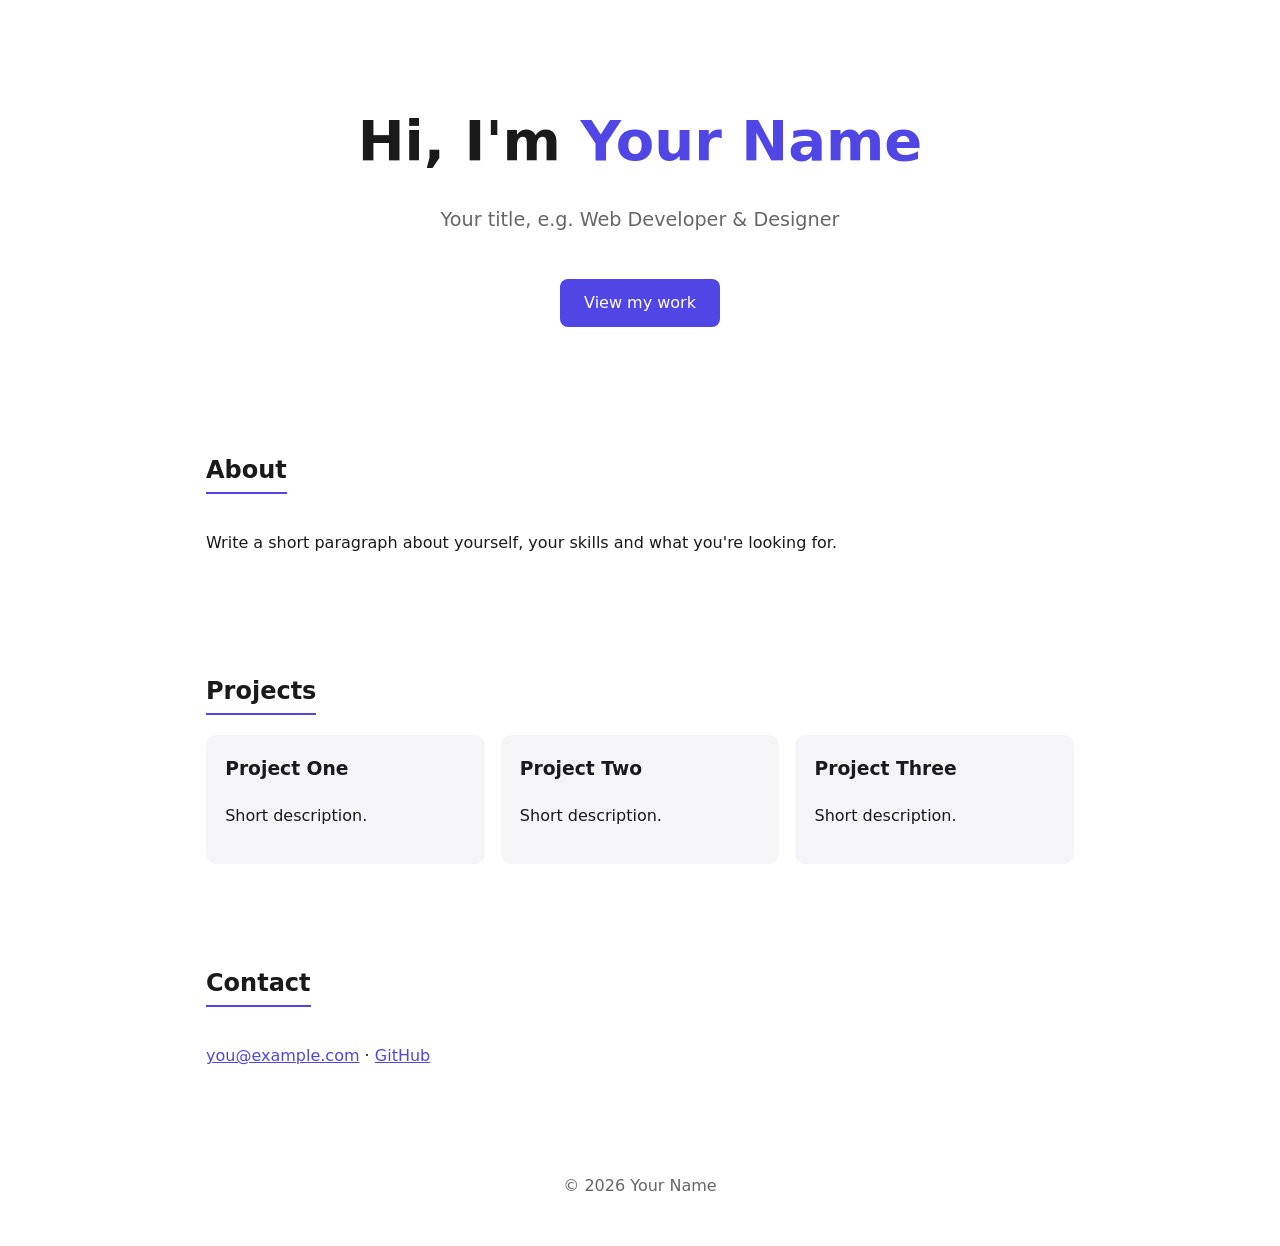
==== index.html @ 6e257cc1 "Initial static portfolio page Co-Authored-By: Claude Sonnet 5.5 <noreply@anthropic.com>" ====
<!doctype html>
<html lang="en">
<head>
  <meta charset="utf-8">
  <meta name="viewport" content="width=device-width, initial-scale=1">
  <title>My Portfolio</title>
  <meta name="description" content="Personal portfolio">
  <link rel="stylesheet" href="style.css">
</head>
<body>
  <header class="hero">
    <h1>Hi, I'm <span>Your Name</span></h1>
    <p>Your title, e.g. Web Developer &amp; Designer</p>
    <a class="btn" href="#projects">View my work</a>
  </header>

  <main>
    <section id="about">
      <h2>About</h2>
      <p>Write a short paragraph about yourself, your skills and what you're looking for.</p>
    </section>

    <section id="projects">
      <h2>Projects</h2>
      <div class="grid">
        <article class="card"><h3>Project One</h3><p>Short description.</p></article>
        <article class="card"><h3>Project Two</h3><p>Short description.</p></article>
        <article class="card"><h3>Project Three</h3><p>Short description.</p></article>
      </div>
    </section>

    <section id="contact">
      <h2>Contact</h2>
      <p><a href="mailto:you@example.com">you@example.com</a> ·
         <a href="https://github.com/fadilaiman">GitHub</a></p>
    </section>
  </main>

  <footer><p>&copy; <span id="y"></span> Your Name</p></footer>
  <script>document.getElementById('y').textContent = new Date().getFullYear();</script>
</body>
</html>
---- style.css ----
:root { --bg:#fff; --fg:#1a1a1a; --muted:#666; --accent:#4f46e5; --card:#f5f5f7; }
@media (prefers-color-scheme: dark) {
  :root { --bg:#0f0f12; --fg:#eee; --muted:#aaa; --accent:#818cf8; --card:#1b1b21; }
}
* { box-sizing: border-box; }
body { margin:0; font-family: system-ui, sans-serif; background:var(--bg); color:var(--fg); line-height:1.6; }
.hero { text-align:center; padding:6rem 1rem 4rem; }
.hero h1 { font-size:clamp(2rem,6vw,3.5rem); margin:0 0 .5rem; }
.hero h1 span { color:var(--accent); }
.hero p { color:var(--muted); font-size:1.2rem; }
.btn { display:inline-block; margin-top:1.5rem; padding:.7rem 1.5rem; background:var(--accent); color:#fff; border-radius:8px; text-decoration:none; }
main { max-width:900px; margin:0 auto; padding:0 1rem; }
section { padding:2.5rem 0; }
h2 { border-bottom:2px solid var(--accent); display:inline-block; padding-bottom:.2rem; }
.grid { display:grid; grid-template-columns:repeat(auto-fit,minmax(240px,1fr)); gap:1rem; }
.card { background:var(--card); padding:1.2rem; border-radius:10px; }
.card h3 { margin-top:0; }
a { color:var(--accent); }
footer { text-align:center; color:var(--muted); padding:2rem 1rem; }
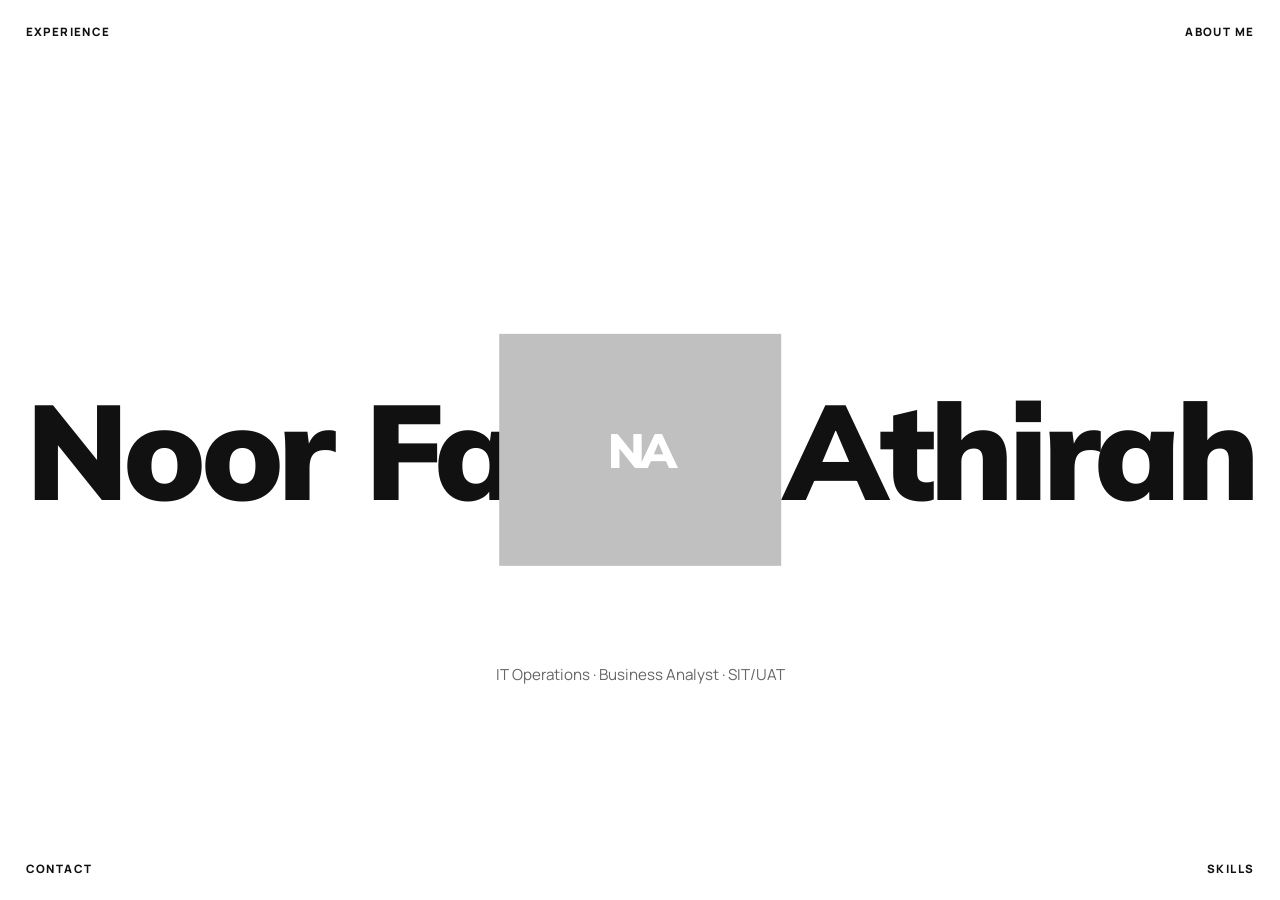
==== commit 557c2734: "Redesign portfolio from resume, Najicode-inspired minimal layout Co-Authored-By: Claude Sonnet 5.5 <" ====
--- a/index.html
+++ b/index.html
@@ -3,40 +3,26 @@
 <head>
   <meta charset="utf-8">
   <meta name="viewport" content="width=device-width, initial-scale=1">
-  <title>My Portfolio</title>
-  <meta name="description" content="Personal portfolio">
+  <title>Noor Fatin Athirah — IT Professional</title>
+  <meta name="description" content="Portfolio of Noor Fatin Athirah: IT operations, business analysis and SIT/UAT testing.">
+  <link rel="preconnect" href="https://fonts.googleapis.com">
+  <link rel="preconnect" href="https://fonts.gstatic.com" crossorigin>
+  <link href="https://fonts.googleapis.com/css2?family=Manrope:wght@400;600;800&family=Mulish:wght@900&display=swap" rel="stylesheet">
   <link rel="stylesheet" href="style.css">
 </head>
 <body>
-  <header class="hero">
-    <h1>Hi, I'm <span>Your Name</span></h1>
-    <p>Your title, e.g. Web Developer &amp; Designer</p>
-    <a class="btn" href="#projects">View my work</a>
-  </header>
+  <main class="home">
+    <a class="corner tl" href="experience.html">Experience</a>
+    <a class="corner tr" href="about.html">About me</a>
+    <a class="corner bl" href="contact.html">Contact</a>
+    <a class="corner br" href="skills.html">Skills</a>
 
-  <main>
-    <section id="about">
-      <h2>About</h2>
-      <p>Write a short paragraph about yourself, your skills and what you're looking for.</p>
-    </section>
-
-    <section id="projects">
-      <h2>Projects</h2>
-      <div class="grid">
-        <article class="card"><h3>Project One</h3><p>Short description.</p></article>
-        <article class="card"><h3>Project Two</h3><p>Short description.</p></article>
-        <article class="card"><h3>Project Three</h3><p>Short description.</p></article>
-      </div>
-    </section>
-
-    <section id="contact">
-      <h2>Contact</h2>
-      <p><a href="mailto:you@example.com">you@example.com</a> ·
-         <a href="https://github.com/fadilaiman">GitHub</a></p>
-    </section>
+    <h1 class="name">
+      <span>Noor Fatin</span>
+      <div class="portrait" role="img" aria-label="Portrait">NA</div>
+      <span>Athirah</span>
+    </h1>
+    <p class="tag">IT Operations · Business Analyst · SIT/UAT</p>
   </main>
-
-  <footer><p>&copy; <span id="y"></span> Your Name</p></footer>
-  <script>document.getElementById('y').textContent = new Date().getFullYear();</script>
 </body>
 </html>
--- a/style.css
+++ b/style.css
@@ -1,19 +1,63 @@
-:root { --bg:#fff; --fg:#1a1a1a; --muted:#666; --accent:#4f46e5; --card:#f5f5f7; }
+:root { --bg:#fff; --fg:#111; --muted:#666; --line:#e4e4e4; --card:#f6f6f6; }
 @media (prefers-color-scheme: dark) {
-  :root { --bg:#0f0f12; --fg:#eee; --muted:#aaa; --accent:#818cf8; --card:#1b1b21; }
+  :root { --bg:#0b0b0b; --fg:#f2f2f2; --muted:#9a9a9a; --line:#262626; --card:#151515; }
 }
-* { box-sizing: border-box; }
-body { margin:0; font-family: system-ui, sans-serif; background:var(--bg); color:var(--fg); line-height:1.6; }
-.hero { text-align:center; padding:6rem 1rem 4rem; }
-.hero h1 { font-size:clamp(2rem,6vw,3.5rem); margin:0 0 .5rem; }
-.hero h1 span { color:var(--accent); }
-.hero p { color:var(--muted); font-size:1.2rem; }
-.btn { display:inline-block; margin-top:1.5rem; padding:.7rem 1.5rem; background:var(--accent); color:#fff; border-radius:8px; text-decoration:none; }
-main { max-width:900px; margin:0 auto; padding:0 1rem; }
-section { padding:2.5rem 0; }
-h2 { border-bottom:2px solid var(--accent); display:inline-block; padding-bottom:.2rem; }
-.grid { display:grid; grid-template-columns:repeat(auto-fit,minmax(240px,1fr)); gap:1rem; }
-.card { background:var(--card); padding:1.2rem; border-radius:10px; }
-.card h3 { margin-top:0; }
-a { color:var(--accent); }
-footer { text-align:center; color:var(--muted); padding:2rem 1rem; }
+* { box-sizing:border-box; }
+html { scroll-behavior:smooth; }
+body { margin:0; background:var(--bg); color:var(--fg); font-family:Manrope,system-ui,sans-serif; line-height:1.65; }
+a { color:inherit; }
+h1,h2,h3 { font-family:Mulish,Manrope,sans-serif; line-height:1.05; margin:0; }
+
+/* ---------- Home ---------- */
+.home { min-height:100vh; display:grid; place-items:center; position:relative; overflow:hidden; }
+.corner { position:fixed; font-size:.72rem; font-weight:800; letter-spacing:.12em; text-transform:uppercase; text-decoration:none; padding:1.4rem 1.6rem; z-index:5; }
+.corner:hover { text-decoration:underline; text-underline-offset:4px; }
+.tl { top:0; left:0; } .tr { top:0; right:0; } .bl { bottom:0; left:0; } .br { bottom:0; right:0; }
+.name { display:flex; justify-content:space-between; align-items:center; width:min(96vw,1400px); font-size:clamp(2.8rem,10.5vw,9rem); font-weight:900; letter-spacing:-.04em; position:relative; }
+.name span { position:relative; z-index:1; }
+.portrait { position:absolute; left:50%; top:50%; transform:translate(-50%,-50%); width:clamp(120px,22vw,300px); aspect-ratio:4/3.3; z-index:2;
+  background:#bdbdbd url("photo.jpg") center/cover; filter:grayscale(1) contrast(1.05); display:grid; place-items:center; color:#fff; font:900 3rem Mulish,sans-serif; transition:transform .5s; }
+.name:hover .portrait { transform:translate(-50%,-50%) scale(1.06); }
+.tag { position:absolute; bottom:22vh; width:100%; text-align:center; color:var(--muted); font-size:.95rem; }
+
+/* ---------- Inner pages ---------- */
+.bar { position:sticky; top:0; z-index:10; display:flex; justify-content:space-between; align-items:center; padding:1.1rem 1.6rem; background:var(--bg); border-bottom:1px solid var(--line); }
+.brand { font:900 1.2rem Mulish,sans-serif; text-decoration:none; letter-spacing:-.02em; }
+.bar nav { display:flex; gap:1.6rem; }
+.bar nav a { font-size:.72rem; font-weight:800; letter-spacing:.12em; text-transform:uppercase; text-decoration:none; color:var(--muted); }
+.bar nav a:hover, .bar nav a.on { color:var(--fg); }
+.wrap { max-width:1000px; margin:0 auto; padding:4rem 1.4rem 5rem; }
+.wrap > h1 { font-size:clamp(2.4rem,8vw,5.5rem); font-weight:900; letter-spacing:-.04em; margin-bottom:1rem; }
+.lead { color:var(--muted); font-size:1.1rem; max-width:640px; margin:0 0 2.5rem; }
+.prose p { max-width:680px; font-size:1.08rem; }
+
+.grid { display:grid; grid-template-columns:repeat(auto-fill,minmax(280px,1fr)); gap:1rem; }
+.card { background:var(--card); border:1px solid var(--line); padding:1.5rem; transition:transform .25s, border-color .25s; }
+.card:hover { transform:translateY(-4px); border-color:var(--fg); }
+.card h3 { font-size:1.2rem; margin-bottom:.5rem; letter-spacing:-.02em; }
+.card p, .card li { color:var(--muted); font-size:.95rem; margin:0; }
+.card ul { padding-left:1.1rem; margin:.6rem 0 0; }
+.card .meta { font-size:.72rem; font-weight:800; letter-spacing:.1em; text-transform:uppercase; color:var(--muted); margin-bottom:.6rem; }
+
+.tabs { display:flex; flex-wrap:wrap; gap:.5rem; margin-bottom:1.5rem; }
+.tabs button { font:800 .72rem Manrope,sans-serif; letter-spacing:.1em; text-transform:uppercase; padding:.6rem 1.1rem; border:1px solid var(--fg); background:transparent; color:var(--fg); cursor:pointer; }
+.tabs button.on, .tabs button:hover { background:var(--fg); color:var(--bg); }
+.card.hide { display:none; }
+
+.cta { margin-top:4rem; padding:3rem 1.5rem; background:var(--fg); color:var(--bg); text-align:center; }
+.cta h2 { font-size:clamp(1.8rem,5vw,3rem); font-weight:900; margin-bottom:.8rem; }
+.cta p { opacity:.7; margin:0 0 1.5rem; }
+.btn { display:inline-block; padding:.9rem 1.8rem; border:1px solid currentColor; font-weight:800; font-size:.78rem; letter-spacing:.1em; text-transform:uppercase; text-decoration:none; margin:.25rem; }
+.btn.solid { background:var(--bg); color:var(--fg); border-color:var(--bg); }
+.btn:hover { opacity:.8; }
+footer { text-align:center; color:var(--muted); font-size:.8rem; padding:2rem 1rem; border-top:1px solid var(--line); }
+
+@media (max-width:640px) {
+  .bar { flex-direction:column; gap:.6rem; }
+  .bar nav { gap:1rem; flex-wrap:wrap; justify-content:center; }
+  .name { flex-direction:column; gap:.4rem; font-size:clamp(3rem,16vw,6rem); }
+  .portrait { position:relative; left:auto; top:auto; transform:none; order:1; width:55vw; margin:.5rem 0; }
+  .name:hover .portrait { transform:none; }
+  .name span { order:0; } .name span:last-child { order:2; }
+  .tag { bottom:14vh; }
+}
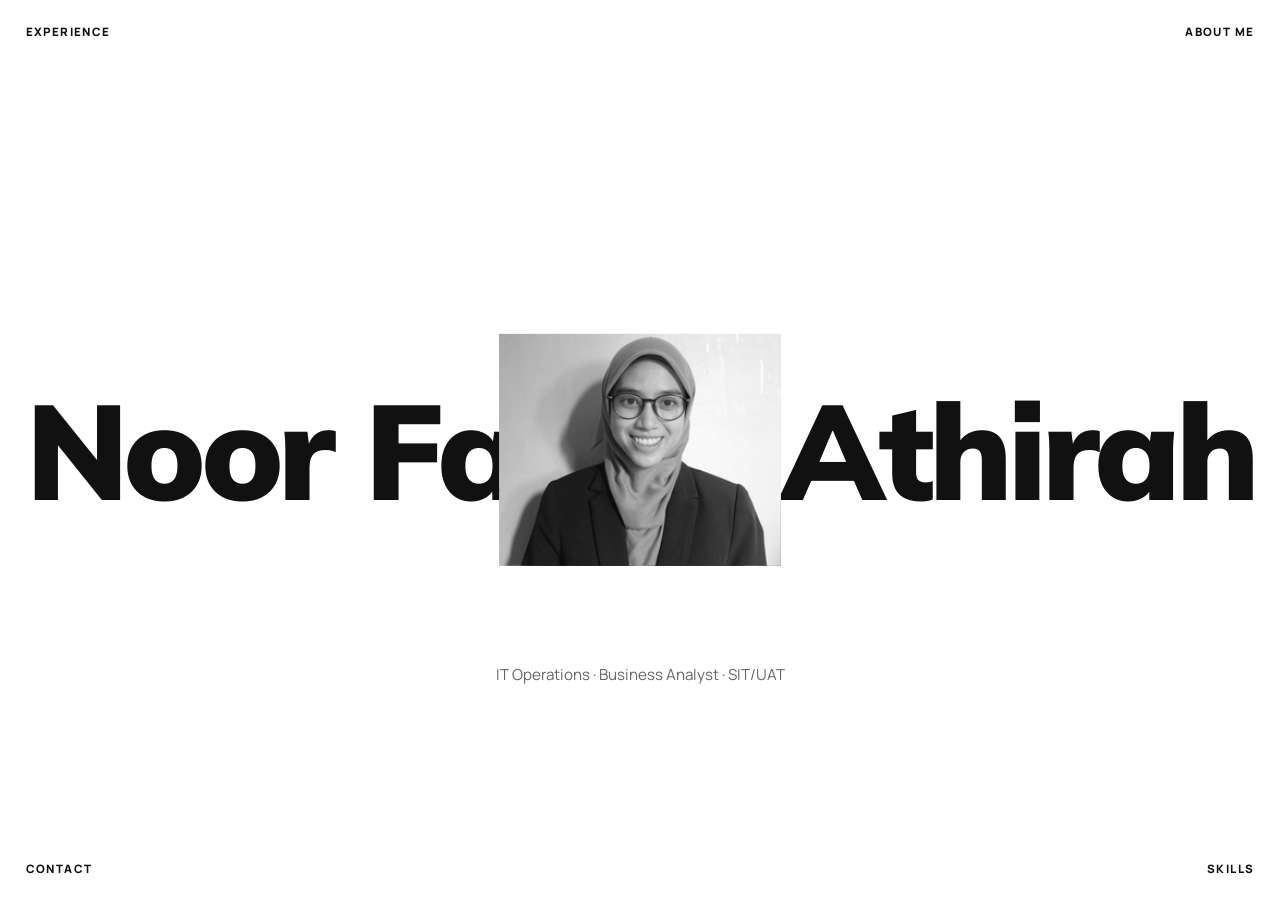
==== commit 9d0c394c: "Add resume download, resume photo (greyscale) and Najicode-style motion Co-Authored-By: Claude Sonne" ====
--- a/index.html
+++ b/index.html
@@ -19,10 +19,11 @@
 
     <h1 class="name">
       <span>Noor Fatin</span>
-      <div class="portrait" role="img" aria-label="Portrait">NA</div>
+      <div class="portrait" role="img" aria-label="Portrait of Noor Fatin Athirah"></div>
       <span>Athirah</span>
     </h1>
     <p class="tag">IT Operations · Business Analyst · SIT/UAT</p>
   </main>
+  <script src="script.js"></script>
 </body>
 </html>
--- a/style.css
+++ b/style.css
@@ -16,7 +16,7 @@
 .name { display:flex; justify-content:space-between; align-items:center; width:min(96vw,1400px); font-size:clamp(2.8rem,10.5vw,9rem); font-weight:900; letter-spacing:-.04em; position:relative; }
 .name span { position:relative; z-index:1; }
 .portrait { position:absolute; left:50%; top:50%; transform:translate(-50%,-50%); width:clamp(120px,22vw,300px); aspect-ratio:4/3.3; z-index:2;
-  background:#bdbdbd url("photo.jpg") center/cover; filter:grayscale(1) contrast(1.05); display:grid; place-items:center; color:#fff; font:900 3rem Mulish,sans-serif; transition:transform .5s; }
+  background:#bdbdbd url("photo.png") center top/cover; overflow:hidden; transition:transform .6s cubic-bezier(.2,.7,.2,1); }
 .name:hover .portrait { transform:translate(-50%,-50%) scale(1.06); }
 .tag { position:absolute; bottom:22vh; width:100%; text-align:center; color:var(--muted); font-size:.95rem; }
 
@@ -61,3 +61,45 @@
   .name span { order:0; } .name span:last-child { order:2; }
   .tag { bottom:14vh; }
 }
+
+/* ---------- Motion ---------- */
+@keyframes fadeIn { from { opacity:0 } to { opacity:1 } }
+@keyframes wave { 0%,100% { transform:translateY(0) } 50% { transform:translateY(-.08em) } }
+@keyframes zoomOut { from { transform:scale(1.35); opacity:0 } to { transform:scale(1); opacity:1 } }
+@keyframes revealUp { from { clip-path:inset(100% 0 0 0) } to { clip-path:inset(0) } }
+@keyframes rise { from { opacity:0; transform:translateY(24px) } to { opacity:1; transform:none } }
+
+/* home intro: whole stage zooms out, letters fade in one by one, portrait wipes up */
+.name { animation:zoomOut 1.4s cubic-bezier(.16,1,.3,1) both; }
+.name .ch { display:inline-block; opacity:0; animation:fadeIn .4s forwards; animation-delay:calc(var(--i) * 60ms + .3s); }
+.name:hover .ch { animation:fadeIn .3s forwards, wave 1.6s ease-in-out infinite; animation-delay:0s, calc(var(--i) * 70ms); opacity:1; }
+.portrait { animation:revealUp 1.1s cubic-bezier(.77,0,.18,1) .5s both; }
+.portrait::after { content:""; position:absolute; inset:0; background:url("photo.png") center top/cover; transform:scale(1.25); transition:transform 1.2s cubic-bezier(.2,.7,.2,1); }
+.name:hover .portrait::after { transform:scale(1); }
+.tag { animation:rise .9s ease 1.6s both; }
+.corner { animation:fadeIn .8s ease 1.2s both; transition:transform .3s ease, letter-spacing .3s ease; }
+.tl:hover { transform:translate(6px,6px); } .tr:hover { transform:translate(-6px,6px); }
+.bl:hover { transform:translate(6px,-6px); } .br:hover { transform:translate(-6px,-6px); }
+.corner:hover { letter-spacing:.2em; }
+
+/* inner pages */
+.bar nav a { position:relative; }
+.bar nav a::after { content:""; position:absolute; left:0; bottom:-4px; height:2px; width:100%; background:var(--fg); transform:scaleX(0); transform-origin:left; transition:transform .3s ease; }
+.bar nav a:hover::after, .bar nav a.on::after { transform:scaleX(1); }
+.brand { transition:letter-spacing .3s ease; } .brand:hover { letter-spacing:.02em; }
+.wrap > h1 { animation:zoomOut 1s cubic-bezier(.16,1,.3,1) both; transform-origin:left center; }
+.lead { animation:rise .8s ease .25s both; }
+.reveal { opacity:0; transform:translateY(32px) scale(.97); transition:opacity .7s ease, transform .7s cubic-bezier(.2,.7,.2,1); transition-delay:var(--d,0ms); }
+.reveal.in { opacity:1; transform:none; }
+.card { transition:transform .35s cubic-bezier(.2,.7,.2,1), border-color .25s, background .25s, color .25s, box-shadow .35s; }
+.card:hover { transform:translateY(-6px) scale(1.02); box-shadow:0 14px 30px rgba(0,0,0,.12); }
+.btn { transition:background .25s, color .25s, transform .25s; }
+.btn:hover { opacity:1; background:var(--bg); color:var(--fg); transform:translateY(-2px); }
+.btn.solid:hover { background:transparent; color:var(--bg); }
+.cta .btn:hover { background:transparent; color:var(--bg); }
+.dl { display:inline-block; margin-top:1.4rem; }
+
+@media (prefers-reduced-motion: reduce) {
+  *, *::before, *::after { animation:none !important; transition:none !important; }
+  .name .ch, .reveal, .corner, .tag { opacity:1 !important; transform:none !important; }
+}
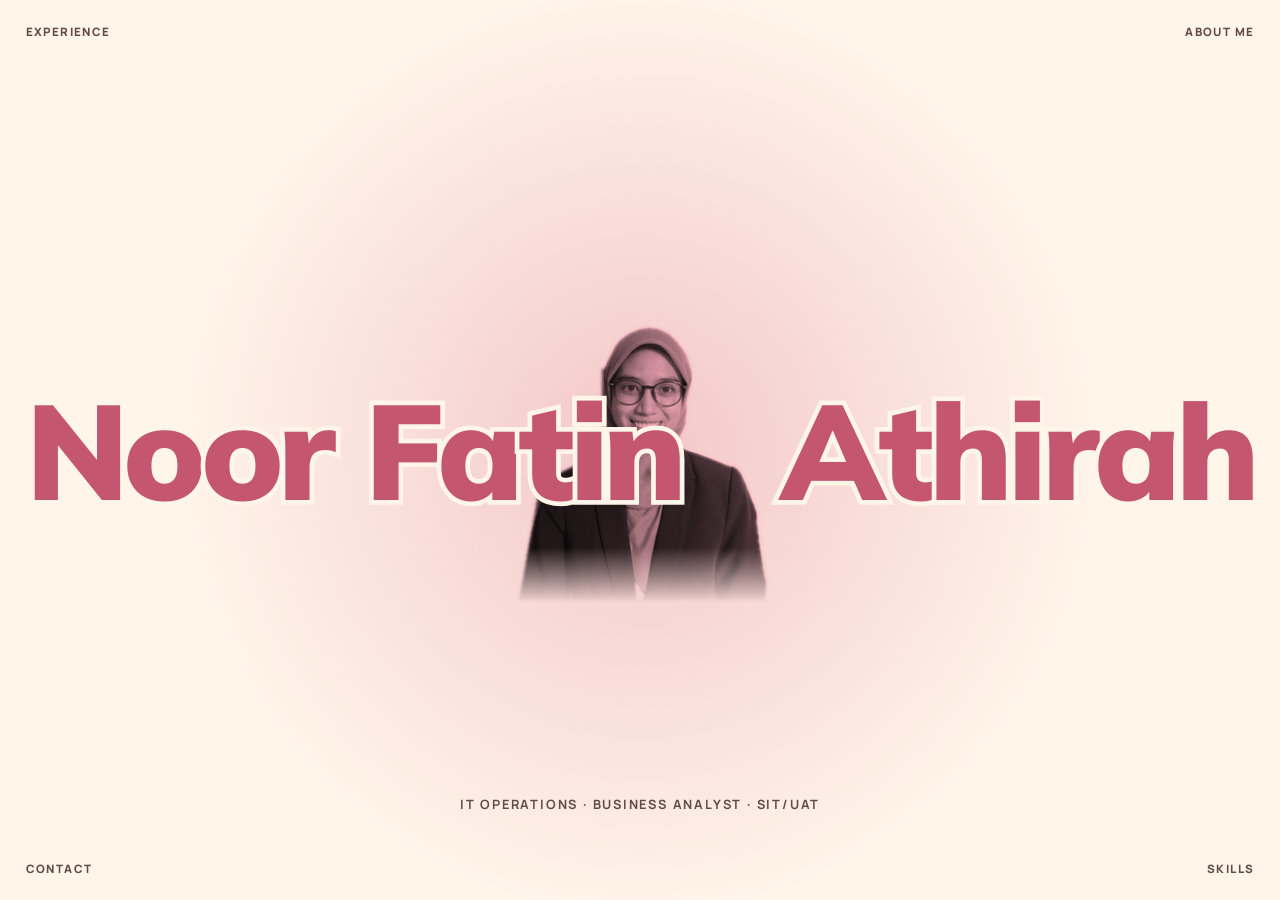
==== commit cbcafd32: "Readability fixes, solid strawberry hero name, matcha theme for inner pages Co-Authored-By: Claude S" ====
--- a/index.html
+++ b/index.html
@@ -1,5 +1,5 @@
 <!doctype html>
-<html lang="en">
+<html lang="en" class="cycle">
 <head>
   <meta charset="utf-8">
   <meta name="viewport" content="width=device-width, initial-scale=1">
--- a/style.css
+++ b/style.css
@@ -1,6 +1,8 @@
-:root { --bg:#fff; --fg:#111; --muted:#666; --line:#e4e4e4; --card:#f6f6f6; }
+@property --accent { syntax:'<color>'; inherits:true; initial-value:#E8A0AE; }
+:root { --bg:#FFF5E9; --fg:#614b49; --muted:#6f5a57; --berry:#C4566F; --deep:#C4566F; --accent:#E8A0AE; --ink:#3b2c2a;
+  --line:color-mix(in srgb,var(--accent) 45%,var(--bg)); --card:color-mix(in srgb,var(--accent) 16%,var(--bg)); }
 @media (prefers-color-scheme: dark) {
-  :root { --bg:#0b0b0b; --fg:#f2f2f2; --muted:#9a9a9a; --line:#262626; --card:#151515; }
+    :root { --bg:#2b2221; --fg:#FFF5E9; --muted:#d6c3bd; --berry:#F0A3B3; --deep:#F0A3B3; }
 }
 * { box-sizing:border-box; }
 html { scroll-behavior:smooth; }
@@ -103,3 +105,58 @@
   *, *::before, *::after { animation:none !important; transition:none !important; }
   .name .ch, .reveal, .corner, .tag { opacity:1 !important; transform:none !important; }
 }
+
+/* ---------- v3: cutout portrait behind text + big-to-small intro ---------- */
+@keyframes introZoom { from { transform:translate(-50%,-50%) scale(4.4) } to { transform:translate(-50%,-50%) scale(1) } }
+@keyframes introZoomFlat { from { transform:scale(3.2) } to { transform:scale(1) } }
+.name { animation:none; }
+.name > span { position:static; z-index:auto; }
+.portrait { background:url("photo-cutout.png") center bottom/contain no-repeat; width:clamp(190px,30vw,430px); aspect-ratio:324/298; overflow:visible;
+  z-index:1; animation:introZoom 1.9s cubic-bezier(.76,0,.24,1) .2s backwards;
+  -webkit-mask-image:linear-gradient(#000 82%,transparent); mask-image:linear-gradient(#000 82%,transparent); }
+.portrait::after { display:none; }
+.name:hover .portrait { transform:translate(-50%,-50%) scale(1.05); }
+/* text sits on top; difference blend keeps it readable over the dark blazer */
+.name .ch { position:relative; z-index:3; color:#fff; mix-blend-mode:difference; animation-delay:calc(var(--i) * 60ms + 1.8s); }
+.name:hover .ch { animation-delay:0s, calc(var(--i) * 70ms); }
+.corner { animation-delay:2.3s; }
+.tag { animation-delay:2.5s; }
+@media (max-width:640px) {
+  .portrait { animation-name:introZoomFlat; width:62vw; }
+  .name:hover .portrait { transform:none; }
+}
+@media (prefers-reduced-motion: reduce) { .portrait { animation:none !important; } }
+
+/* ---------- v4: strawberry matcha ---------- */
+@keyframes tint { 0%,100% { --accent:#E8A0AE } 50% { --accent:#A8B89A } }
+html.cycle { animation:tint 12s ease-in-out infinite; }
+.home { background:radial-gradient(circle at 50% 52%, color-mix(in srgb,var(--accent) 38%,transparent), transparent 58%); }
+.portrait { background:url("photo-cutout.png") center bottom/contain no-repeat, linear-gradient(var(--accent),var(--accent)); background-blend-mode:multiply;
+  -webkit-mask:url("photo-cutout.png") center bottom/contain no-repeat, linear-gradient(#000 82%,transparent); -webkit-mask-composite:source-in;
+  mask:url("photo-cutout.png") center bottom/contain no-repeat, linear-gradient(#000 82%,transparent); mask-composite:intersect; }
+.corner:hover { text-decoration-color:var(--accent); text-decoration-thickness:3px; }
+.bar nav a::after { background:var(--accent); height:3px; }
+.card:hover { border-color:var(--accent); box-shadow:0 14px 30px color-mix(in srgb,var(--accent) 45%,transparent); }
+.tabs button { border-color:var(--fg); }
+.tabs button.on, .tabs button:hover { background:var(--accent); color:var(--ink); border-color:var(--accent); }
+.cta { background:var(--fg); color:var(--bg); }
+.btn.solid, .cta .btn.solid { background:var(--accent); color:var(--ink); border-color:var(--accent); }
+.btn:hover, .btn.solid:hover, .cta .btn:hover { background:transparent; color:inherit; }
+.cta .btn:hover { color:var(--bg); border-color:var(--accent); }
+.btn.solid:hover { color:var(--bg); }
+.wrap > h1 { text-decoration:underline; text-decoration-color:var(--accent); text-decoration-thickness:.08em; text-underline-offset:.12em; }
+::selection { background:var(--accent); color:var(--ink); }
+
+/* ---------- v5: readability + matcha pages ---------- */
+html.matcha { --accent:#A8B89A; --deep:#4F7A44; }
+@media (prefers-color-scheme: dark) { html.matcha { --deep:#B9D3A0; } }
+/* hero name: solid strawberry with a bg-coloured halo so it reads over the photo */
+.name .ch { mix-blend-mode:normal; color:var(--berry); -webkit-text-stroke:.07em var(--bg); paint-order:stroke fill; }
+.portrait { width:clamp(180px,26vw,380px); filter:brightness(1.15); }
+.home { background:radial-gradient(ellipse 36% 52% at 50% 50%, color-mix(in srgb,var(--accent) 55%,transparent), transparent); }
+/* tagline sits below the photo, never on it */
+.tag { bottom:max(3.2rem,8vh); color:var(--fg); font-weight:700; letter-spacing:.14em; text-transform:uppercase; font-size:.8rem; z-index:4; }
+.wrap > h1 { color:var(--deep); }
+.card .meta { color:var(--deep); }
+.lead { color:var(--muted); }
+@media (max-width:640px) { .tag { bottom:max(2.5rem,6vh); } .portrait { filter:brightness(1.15); } }
